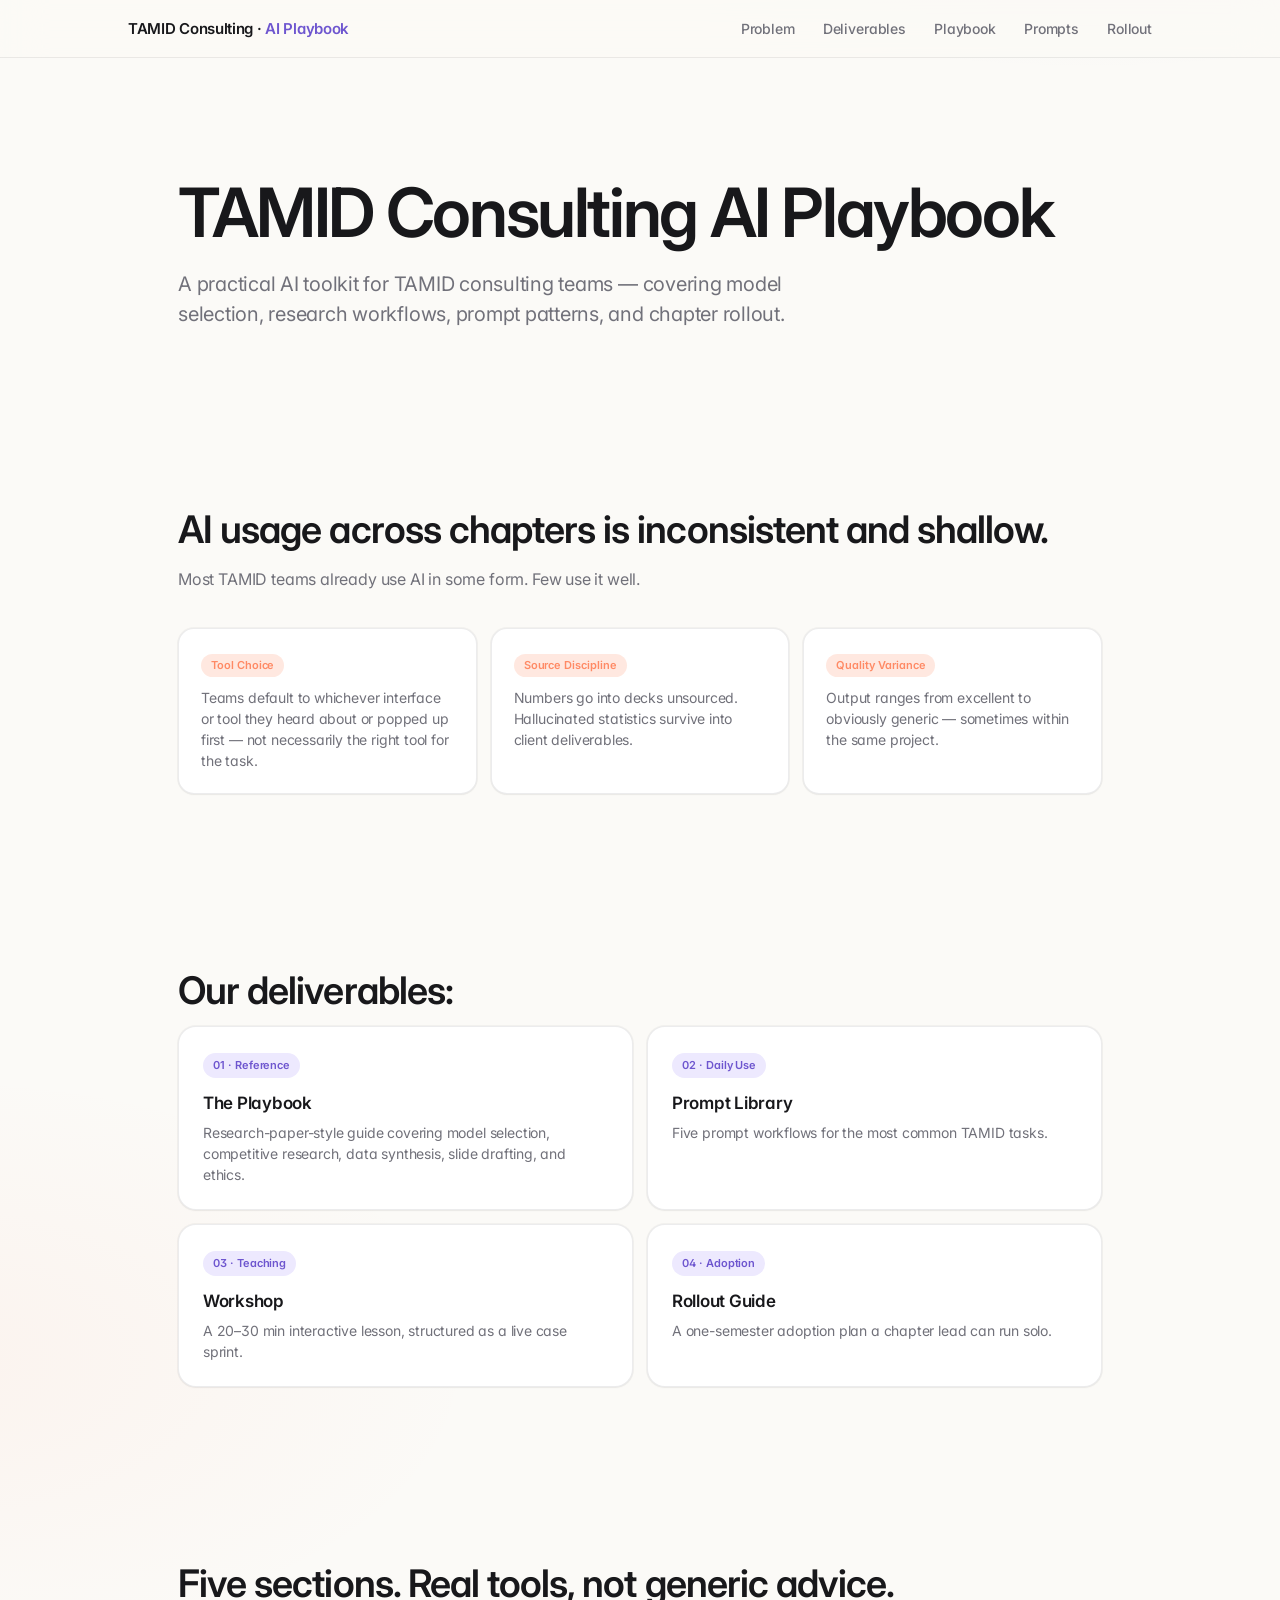
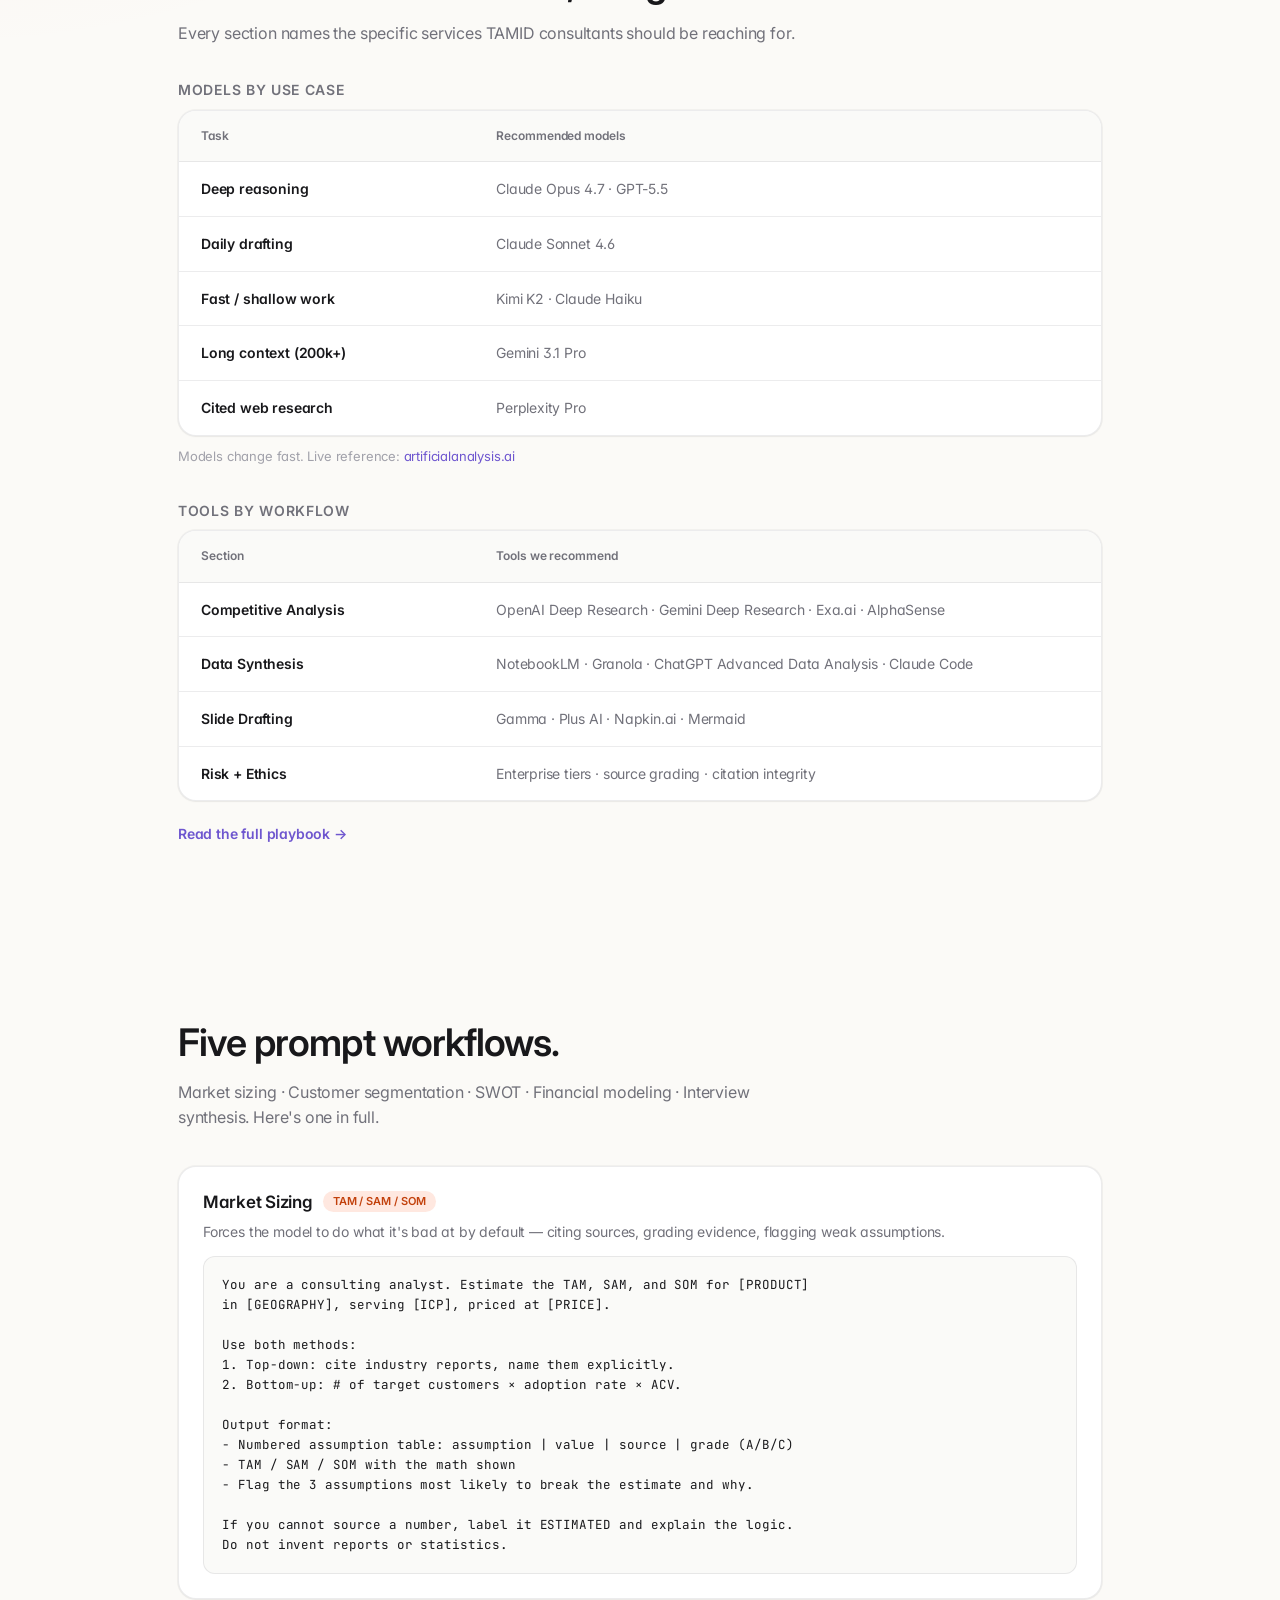
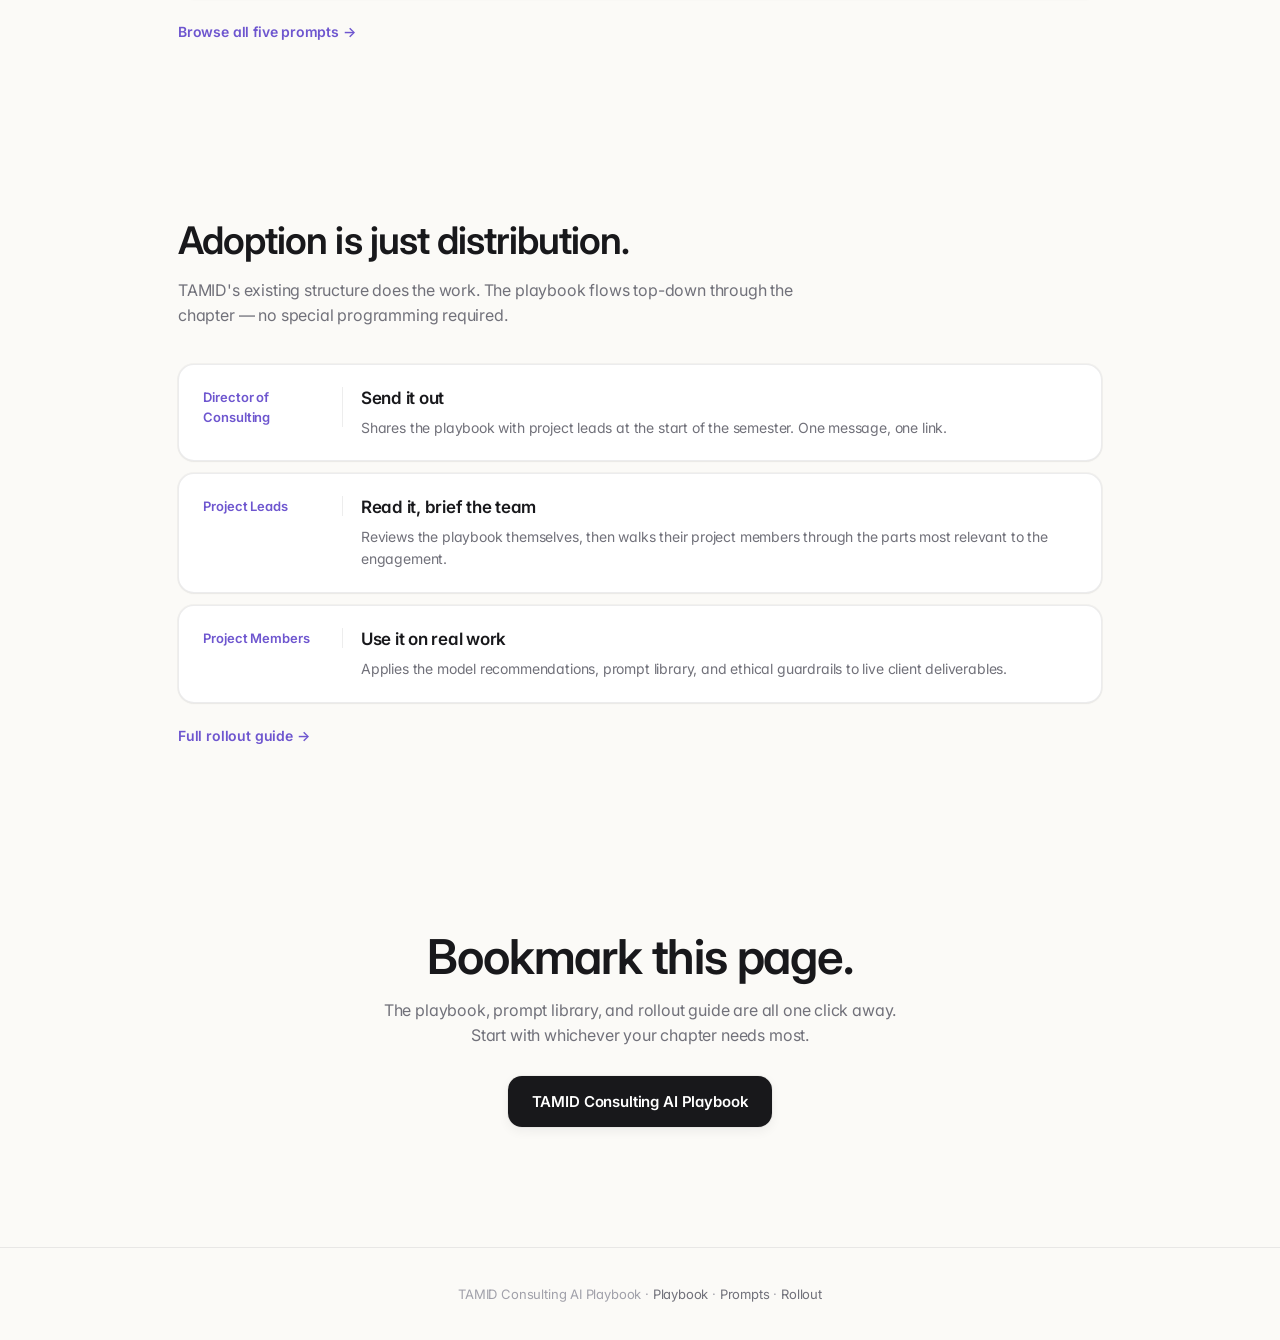
==== index.html @ dccecacd "feat: TAMID Consulting AI Playbook site Static multi-page site covering Track 1 deliverables: playbo" ====
<!doctype html>
<html lang="en">
<head>
<meta charset="utf-8" />
<meta name="viewport" content="width=device-width, initial-scale=1" />
<title>TAMID Consulting AI Playbook</title>
<meta name="description" content="A practical AI toolkit tailored for TAMID consulting teams." />
<link rel="stylesheet" href="styles.css" />
<link rel="preconnect" href="https://fonts.googleapis.com">
<link rel="preconnect" href="https://fonts.gstatic.com" crossorigin>
<link href="https://fonts.googleapis.com/css2?family=Inter:wght@400;500;600;700&family=JetBrains+Mono:wght@400;500&display=swap" rel="stylesheet">
<style>
  .slide-anchor { scroll-margin-top: 88px; }
  .tools-table {
    width: 100%; border-collapse: separate; border-spacing: 0;
    background: var(--card); border: 1px solid var(--border);
    border-radius: 18px; overflow: hidden;
    box-shadow: var(--shadow-sm);
    margin-top: 8px;
  }
  .tools-table th, .tools-table td {
    text-align: left; padding: 16px 22px;
    border-bottom: 1px solid var(--border);
    font-size: 14px; vertical-align: top;
  }
  .tools-table th {
    color: var(--ink-dim); font-weight: 600;
    background: #FAFAF8;
    font-size: 12px; letter-spacing: -0.005em;
  }
  .tools-table tr:last-child td { border-bottom: none; }
  .tools-table td:first-child { color: var(--ink); font-weight: 600; width: 32%; }
  .tools-table td:last-child { color: var(--ink-dim); }
  .deeper {
    display: inline-flex; align-items: center; gap: 4px;
    margin-top: 22px;
    color: var(--accent); font-size: 14px; font-weight: 600;
    transition: gap 0.15s ease;
  }
  .deeper:hover { opacity: 1; gap: 8px; }
  .problem-grid {
    display: grid; gap: 14px;
    grid-template-columns: repeat(auto-fit, minmax(240px, 1fr));
    margin-top: 22px;
  }
  .problem-card {
    background: var(--card); border: 1px solid var(--border);
    padding: 22px; border-radius: 16px;
    box-shadow: var(--shadow-sm);
  }
  .problem-card .lbl {
    display: inline-block;
    font-size: 11px; font-weight: 600; letter-spacing: -0.005em;
    color: var(--accent-2); background: var(--accent-2-soft);
    padding: 3px 10px; border-radius: 999px;
    margin-bottom: 10px;
  }
  .problem-card p { margin: 0; color: var(--ink-dim); font-size: 14px; line-height: 1.5; }

  .closing {
    text-align: center; padding: 96px 28px 120px;
    max-width: 720px; margin: 0 auto;
  }
  .closing h2 {
    font-size: clamp(32px, 4.4vw, 48px);
    color: var(--ink);
    margin-bottom: 14px;
  }
  .closing p { color: var(--ink-dim); max-width: 520px; margin: 0 auto; font-size: 16px; }
  .url-pill {
    display: inline-block; margin-top: 28px;
    padding: 14px 24px; border-radius: 14px;
    background: var(--ink); color: var(--bg-soft);
    font-weight: 600; font-size: 15px;
    letter-spacing: -0.01em;
    box-shadow: var(--shadow-md);
    transition: all 0.15s ease;
  }
  .url-pill:hover { opacity: 1; transform: translateY(-2px); box-shadow: var(--shadow-lg); }
</style>
</head>
<body>

<header class="nav">
  <div class="nav-inner">
    <div class="brand">TAMID Consulting · <span>AI Playbook</span></div>
    <ul>
      <li><a class="navlink" href="#problem">Problem</a></li>
      <li><a class="navlink" href="#deliverables">Deliverables</a></li>
      <li><a class="navlink" href="#playbook">Playbook</a></li>
      <li><a class="navlink" href="#prompts">Prompts</a></li>
      <li><a class="navlink" href="#rollout">Rollout</a></li>
    </ul>
  </div>
</header>

<!-- Title -->
<section class="hero slide-anchor" id="top">
  <h1>TAMID Consulting AI Playbook</h1>
  <p class="lede">A practical AI toolkit for TAMID consulting teams — covering model selection, research workflows, prompt patterns, and chapter rollout.</p>
</section>

<!-- The Problem -->
<section class="slide-anchor" id="problem">
  <h2>AI usage across chapters is inconsistent and shallow.</h2>
  <p class="section-sub">Most TAMID teams already use AI in some form. Few use it well.</p>

  <div class="problem-grid">
    <div class="problem-card">
      <div class="lbl">Tool Choice</div>
      <p>Teams default to whichever interface or tool they heard about or popped up first — not necessarily the right tool for the task.</p>
    </div>
    <div class="problem-card">
      <div class="lbl">Source Discipline</div>
      <p>Numbers go into decks unsourced. Hallucinated statistics survive into client deliverables.</p>
    </div>
    <div class="problem-card">
      <div class="lbl">Quality Variance</div>
      <p>Output ranges from excellent to obviously generic — sometimes within the same project.</p>
    </div>
  </div>
</section>

<!-- The Four Deliverables -->
<section class="slide-anchor" id="deliverables">
  <h2>Our deliverables:</h2>

  <div class="grid grid-2">
    <a class="card linkcard" href="playbook.html">
      <div class="tag">01 · Reference</div>
      <h3>The Playbook</h3>
      <p style="color:var(--ink-dim);margin:6px 0 0;">Research-paper-style guide covering model selection, competitive research, data synthesis, slide drafting, and ethics.</p>
    </a>
    <a class="card linkcard" href="prompts.html">
      <div class="tag">02 · Daily Use</div>
      <h3>Prompt Library</h3>
      <p style="color:var(--ink-dim);margin:6px 0 0;">Five prompt workflows for the most common TAMID tasks.</p>
    </a>
    <div class="card">
      <div class="tag">03 · Teaching</div>
      <h3>Workshop</h3>
      <p style="color:var(--ink-dim);margin:6px 0 0;">A 20–30 min interactive lesson, structured as a live case sprint.</p>
    </div>
    <a class="card linkcard" href="rollout.html">
      <div class="tag">04 · Adoption</div>
      <h3>Rollout Guide</h3>
      <p style="color:var(--ink-dim);margin:6px 0 0;">A one-semester adoption plan a chapter lead can run solo.</p>
    </a>
  </div>
</section>

<!-- Inside the Playbook -->
<section class="slide-anchor" id="playbook">
  <h2>Five sections. Real tools, not generic advice.</h2>
  <p class="section-sub">Every section names the specific services TAMID consultants should be reaching for.</p>

  <h3 style="margin-top:8px;margin-bottom:10px;font-size:14px;color:var(--ink-dim);text-transform:uppercase;letter-spacing:0.05em;">Models by use case</h3>
  <table class="tools-table">
    <thead>
      <tr><th>Task</th><th>Recommended models</th></tr>
    </thead>
    <tbody>
      <tr><td>Deep reasoning</td><td>Claude Opus 4.7 · GPT-5.5</td></tr>
      <tr><td>Daily drafting</td><td>Claude Sonnet 4.6</td></tr>
      <tr><td>Fast / shallow work</td><td>Kimi K2 · Claude Haiku</td></tr>
      <tr><td>Long context (200k+)</td><td>Gemini 3.1 Pro</td></tr>
      <tr><td>Cited web research</td><td>Perplexity Pro</td></tr>
    </tbody>
  </table>
  <p style="font-size:13px;color:var(--ink-faint);margin-top:10px;">
    Models change fast. Live reference: <a href="https://artificialanalysis.ai" target="_blank" rel="noopener">artificialanalysis.ai</a>
  </p>

  <h3 style="margin-top:36px;margin-bottom:10px;font-size:14px;color:var(--ink-dim);text-transform:uppercase;letter-spacing:0.05em;">Tools by workflow</h3>
  <table class="tools-table">
    <thead>
      <tr><th>Section</th><th>Tools we recommend</th></tr>
    </thead>
    <tbody>
      <tr><td>Competitive Analysis</td><td>OpenAI Deep Research · Gemini Deep Research · Exa.ai · AlphaSense</td></tr>
      <tr><td>Data Synthesis</td><td>NotebookLM · Granola · ChatGPT Advanced Data Analysis · Claude Code</td></tr>
      <tr><td>Slide Drafting</td><td>Gamma · Plus AI · Napkin.ai · Mermaid</td></tr>
      <tr><td>Risk + Ethics</td><td>Enterprise tiers · source grading · citation integrity</td></tr>
    </tbody>
  </table>

  <a class="deeper" href="playbook.html">Read the full playbook →</a>
</section>

<!-- The Prompt Library -->
<section class="slide-anchor" id="prompts">
  <h2>Five prompt workflows.</h2>
  <p class="section-sub">Market sizing · Customer segmentation · SWOT · Financial modeling · Interview synthesis. Here's one in full.</p>

  <div class="prompt">
    <h3>Market Sizing <span class="pill">TAM / SAM / SOM</span></h3>
    <p style="color:var(--ink-dim);margin:4px 0 0;">Forces the model to do what it's bad at by default — citing sources, grading evidence, flagging weak assumptions.</p>
<pre>You are a consulting analyst. Estimate the TAM, SAM, and SOM for [PRODUCT]
in [GEOGRAPHY], serving [ICP], priced at [PRICE].

Use both methods:
1. Top-down: cite industry reports, name them explicitly.
2. Bottom-up: # of target customers × adoption rate × ACV.

Output format:
- Numbered assumption table: assumption | value | source | grade (A/B/C)
- TAM / SAM / SOM with the math shown
- Flag the 3 assumptions most likely to break the estimate and why.

If you cannot source a number, label it ESTIMATED and explain the logic.
Do not invent reports or statistics.</pre>
  </div>

  <a class="deeper" href="prompts.html">Browse all five prompts →</a>
</section>

<!-- Rollout -->
<section class="slide-anchor" id="rollout">
  <h2>Adoption is just distribution.</h2>
  <p class="section-sub">TAMID's existing structure does the work. The playbook flows top-down through the chapter — no special programming required.</p>

  <div class="timeline">
    <div class="phase">
      <div class="wk">Director of Consulting</div>
      <div>
        <h3>Send it out</h3>
        <p style="color:var(--ink-dim);margin:0;">Shares the playbook with project leads at the start of the semester. One message, one link.</p>
      </div>
    </div>
    <div class="phase">
      <div class="wk">Project Leads</div>
      <div>
        <h3>Read it, brief the team</h3>
        <p style="color:var(--ink-dim);margin:0;">Reviews the playbook themselves, then walks their project members through the parts most relevant to the engagement.</p>
      </div>
    </div>
    <div class="phase">
      <div class="wk">Project Members</div>
      <div>
        <h3>Use it on real work</h3>
        <p style="color:var(--ink-dim);margin:0;">Applies the model recommendations, prompt library, and ethical guardrails to live client deliverables.</p>
      </div>
    </div>
  </div>

  <a class="deeper" href="rollout.html">Full rollout guide →</a>
</section>

<!-- Closing -->
<section class="closing slide-anchor">
  <h2>Bookmark this page.</h2>
  <p>The playbook, prompt library, and rollout guide are all one click away. Start with whichever your chapter needs most.</p>
  <a class="url-pill" href="#top">TAMID Consulting AI Playbook</a>
</section>

<footer>
  TAMID Consulting AI Playbook · <a href="playbook.html">Playbook</a> · <a href="prompts.html">Prompts</a> · <a href="rollout.html">Rollout</a>
</footer>

</body>
</html>
---- styles.css ----
:root {
  --bg: #FBFAF7;
  --bg-soft: #FFFFFF;
  --ink: #18181B;
  --ink-dim: #71717A;
  --ink-faint: #A1A1AA;
  --accent: #6E56CF;
  --accent-soft: #EDE9FE;
  --accent-2: #FF8A65;
  --accent-2-soft: #FFE8E0;
  --mint: #5EEAD4;
  --border: rgba(24, 24, 27, 0.08);
  --border-strong: rgba(24, 24, 27, 0.12);
  --card: #FFFFFF;
  --shadow-sm: 0 1px 2px rgba(24, 24, 27, 0.04), 0 0 0 1px rgba(24, 24, 27, 0.04);
  --shadow-md: 0 4px 12px rgba(24, 24, 27, 0.06), 0 0 0 1px rgba(24, 24, 27, 0.04);
  --shadow-lg: 0 16px 48px rgba(24, 24, 27, 0.08), 0 0 0 1px rgba(24, 24, 27, 0.04);
}

* { box-sizing: border-box; }
html, body { margin: 0; padding: 0; }
body {
  font-family: "Inter", -apple-system, BlinkMacSystemFont, "Segoe UI", Roboto, sans-serif;
  background: var(--bg);
  background-image:
    radial-gradient(1100px 500px at 85% -5%, rgba(110, 86, 207, 0.08), transparent 60%),
    radial-gradient(900px 480px at -5% 30%, rgba(255, 138, 101, 0.06), transparent 60%),
    radial-gradient(700px 400px at 50% 110%, rgba(94, 234, 212, 0.05), transparent 60%);
  color: var(--ink);
  line-height: 1.55;
  letter-spacing: -0.011em;
  -webkit-font-smoothing: antialiased;
  font-feature-settings: "ss01", "cv11";
}

a { color: var(--accent); text-decoration: none; transition: opacity 0.15s; }
a:hover { opacity: 0.75; text-decoration: none; }

/* Nav */
header.nav {
  position: sticky; top: 0; z-index: 10;
  backdrop-filter: blur(20px) saturate(180%);
  -webkit-backdrop-filter: blur(20px) saturate(180%);
  background: rgba(251, 250, 247, 0.78);
  border-bottom: 1px solid var(--border);
}
.nav-inner {
  max-width: 1080px; margin: 0 auto;
  padding: 16px 28px;
  display: flex; align-items: center; justify-content: space-between;
}
.brand {
  font-weight: 600; letter-spacing: -0.02em;
  font-size: 15px; color: var(--ink);
}
.brand span { color: var(--accent); }
.nav ul { display: flex; gap: 28px; list-style: none; padding: 0; margin: 0; }
.nav a.navlink {
  color: var(--ink-dim); font-size: 14px; font-weight: 500;
  letter-spacing: -0.01em;
}
.nav a.navlink:hover { color: var(--ink); opacity: 1; }

/* Sections */
section {
  max-width: 980px; margin: 0 auto;
  padding: 88px 28px;
}
.hero {
  padding-top: 120px;
  padding-bottom: 72px;
}

/* Eyebrow / pill labels */
.eyebrow, .slide-num {
  display: inline-block;
  font-size: 12px; font-weight: 600;
  letter-spacing: -0.005em;
  color: var(--accent);
  padding: 6px 12px;
  background: var(--accent-soft);
  border-radius: 999px;
  margin-bottom: 22px;
}

/* Headings */
h1 {
  font-size: clamp(40px, 6vw, 68px);
  line-height: 1.02;
  letter-spacing: -0.035em;
  font-weight: 600;
  margin: 0 0 22px;
  color: var(--ink);
}
h2 {
  font-size: clamp(26px, 3.4vw, 38px);
  line-height: 1.1;
  letter-spacing: -0.025em;
  font-weight: 600;
  margin: 0 0 14px;
  color: var(--ink);
}
h3 {
  font-size: 17px;
  line-height: 1.3;
  letter-spacing: -0.015em;
  font-weight: 600;
  margin: 0 0 8px;
  color: var(--ink);
}

.lede {
  font-size: clamp(17px, 1.6vw, 20px);
  color: var(--ink-dim);
  max-width: 640px;
  line-height: 1.5;
  letter-spacing: -0.012em;
}
.section-sub {
  color: var(--ink-dim);
  margin-bottom: 36px;
  max-width: 640px;
  font-size: 16px;
}

/* Buttons */
.cta-row { margin-top: 32px; display: flex; gap: 10px; flex-wrap: wrap; }
.btn {
  display: inline-flex; align-items: center; gap: 6px;
  padding: 11px 18px;
  border-radius: 12px;
  font-weight: 500; font-size: 14px;
  letter-spacing: -0.005em;
  border: 1px solid var(--border);
  background: var(--card);
  color: var(--ink);
  cursor: pointer;
  transition: all 0.15s ease;
  box-shadow: var(--shadow-sm);
}
.btn:hover {
  opacity: 1;
  transform: translateY(-1px);
  box-shadow: var(--shadow-md);
}
.btn.primary {
  background: var(--ink);
  border-color: var(--ink);
  color: var(--bg-soft);
}
.btn.primary:hover { background: #2A2A2E; }

/* Cards */
.grid {
  display: grid; gap: 14px;
  grid-template-columns: repeat(auto-fit, minmax(240px, 1fr));
}
.grid.grid-2 {
  grid-template-columns: repeat(2, 1fr);
}
@media (max-width: 640px) {
  .grid.grid-2 { grid-template-columns: 1fr; }
}
.card {
  background: var(--card);
  border: 1px solid var(--border);
  padding: 24px;
  border-radius: 18px;
  transition: all 0.2s ease;
  display: block;
  color: inherit;
  box-shadow: var(--shadow-sm);
}
.card:hover {
  opacity: 1;
  transform: translateY(-2px);
  box-shadow: var(--shadow-md);
  border-color: var(--border-strong);
}
.card.linkcard { cursor: pointer; position: relative; }
.card.linkcard::after {
  content: "→";
  position: absolute; top: 22px; right: 22px;
  color: var(--accent); font-size: 16px;
  opacity: 0; transition: all 0.2s ease;
}
.card.linkcard:hover::after { transform: translateX(4px); opacity: 1; }
.card .tag {
  display: inline-block;
  font-size: 11px; font-weight: 600;
  letter-spacing: -0.005em;
  color: var(--accent);
  background: var(--accent-soft);
  padding: 4px 10px;
  border-radius: 999px;
  margin-bottom: 14px;
}
.card p { color: var(--ink-dim); font-size: 14px; margin: 6px 0 0; line-height: 1.5; }
.card ul { padding-left: 18px; margin: 10px 0 0; color: var(--ink-dim); font-size: 14px; }
.card li { margin: 4px 0; }

/* Callout */
.callout {
  background: var(--card);
  border: 1px solid var(--border);
  padding: 32px;
  border-radius: 20px;
  box-shadow: var(--shadow-sm);
}
.callout h2 { margin-bottom: 12px; }
.callout p, .callout li { color: var(--ink-dim); font-size: 15px; }

/* Timeline */
.timeline { display: grid; gap: 12px; }
.phase {
  display: grid;
  grid-template-columns: 140px 1fr;
  gap: 18px;
  padding: 22px 24px;
  border: 1px solid var(--border);
  border-radius: 16px;
  background: var(--card);
  box-shadow: var(--shadow-sm);
}
.phase .wk {
  font-weight: 600; color: var(--accent);
  font-size: 13px; letter-spacing: -0.005em;
  border-right: 1px solid var(--border);
  padding-right: 14px;
  align-self: start;
}
.phase h3 { margin-top: 0; }
.phase p { color: var(--ink-dim); font-size: 14px; margin: 4px 0 0; }

/* Prompts */
.prompts { display: grid; gap: 14px; }
.prompt {
  border: 1px solid var(--border);
  border-radius: 18px;
  background: var(--card);
  padding: 24px;
  box-shadow: var(--shadow-sm);
}
.prompt h3 { display: flex; align-items: center; gap: 10px; flex-wrap: wrap; }
.prompt p { color: var(--ink-dim); font-size: 14px; }
.pill {
  font-size: 11px; font-weight: 600;
  padding: 3px 10px; border-radius: 999px;
  background: var(--accent-2-soft); color: #C2410C;
  letter-spacing: -0.005em;
}

pre {
  background: #FAFAF8;
  border: 1px solid var(--border);
  padding: 18px;
  border-radius: 12px;
  overflow-x: auto;
  color: #18181B;
  font-family: "JetBrains Mono", "SF Mono", Menlo, Consolas, monospace;
  font-size: 12.5px;
  line-height: 1.6;
  margin: 14px 0 0;
  white-space: pre-wrap;
  letter-spacing: -0.005em;
}

/* Back link */
.back-link {
  display: inline-flex; align-items: center; gap: 6px;
  color: var(--ink-dim); font-size: 14px;
  margin-bottom: 28px; font-weight: 500;
}
.back-link:hover { color: var(--ink); opacity: 1; }

/* Chapters (playbook) */
.chapter {
  border-left: 2px solid var(--accent-soft);
  padding: 8px 0 8px 22px;
  margin: 22px 0;
}
.chapter h3 { margin-top: 0; }
.chapter p { color: var(--ink-dim); margin: 8px 0 0; font-size: 15px; }
.chapter ul, .chapter ol { color: var(--ink-dim); font-size: 15px; }

/* Footer */
footer {
  border-top: 1px solid var(--border);
  color: var(--ink-faint); font-size: 13px;
  padding: 36px 28px; text-align: center;
}
footer a { color: var(--ink-dim); }

@media (max-width: 640px) {
  .nav ul { display: none; }
  .phase { grid-template-columns: 1fr; }
  .phase .wk { border: none; padding: 0; padding-bottom: 6px; }
  section { padding: 64px 24px; }
  .hero { padding-top: 88px; padding-bottom: 56px; }
}
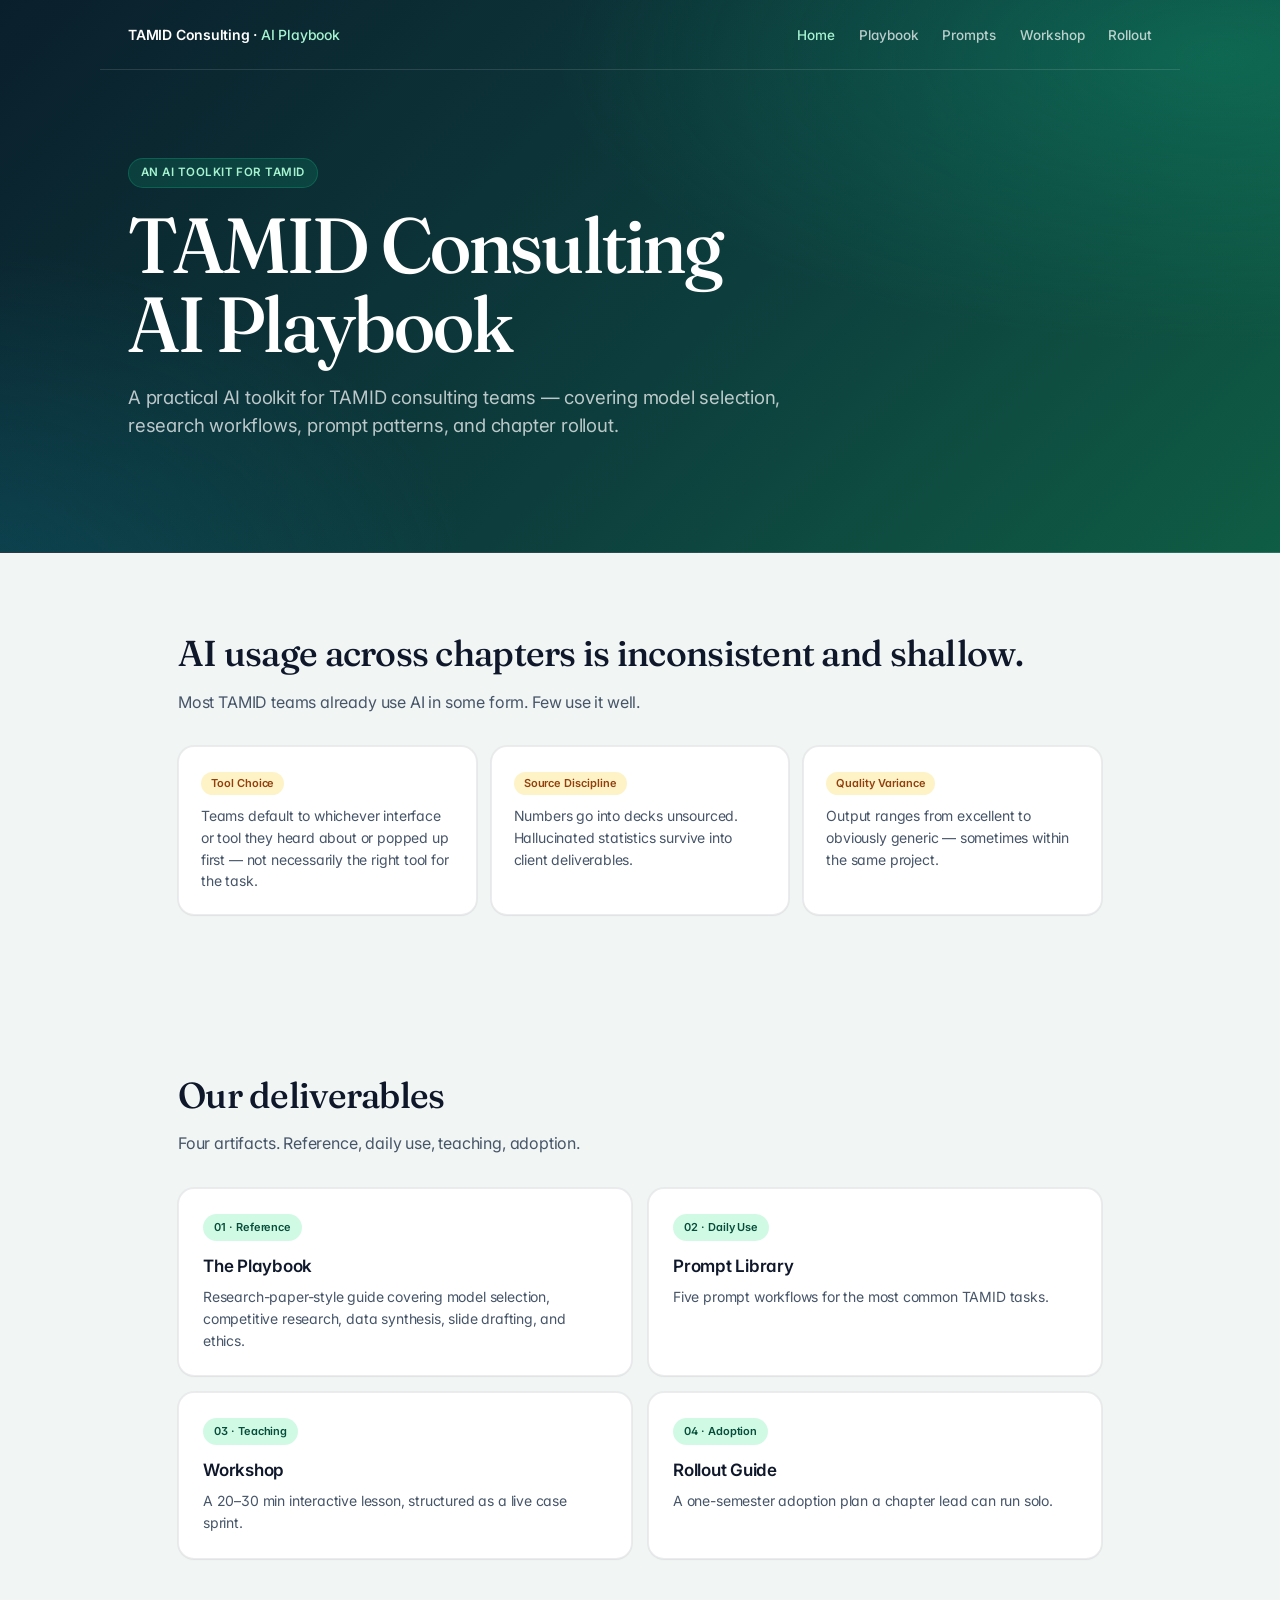
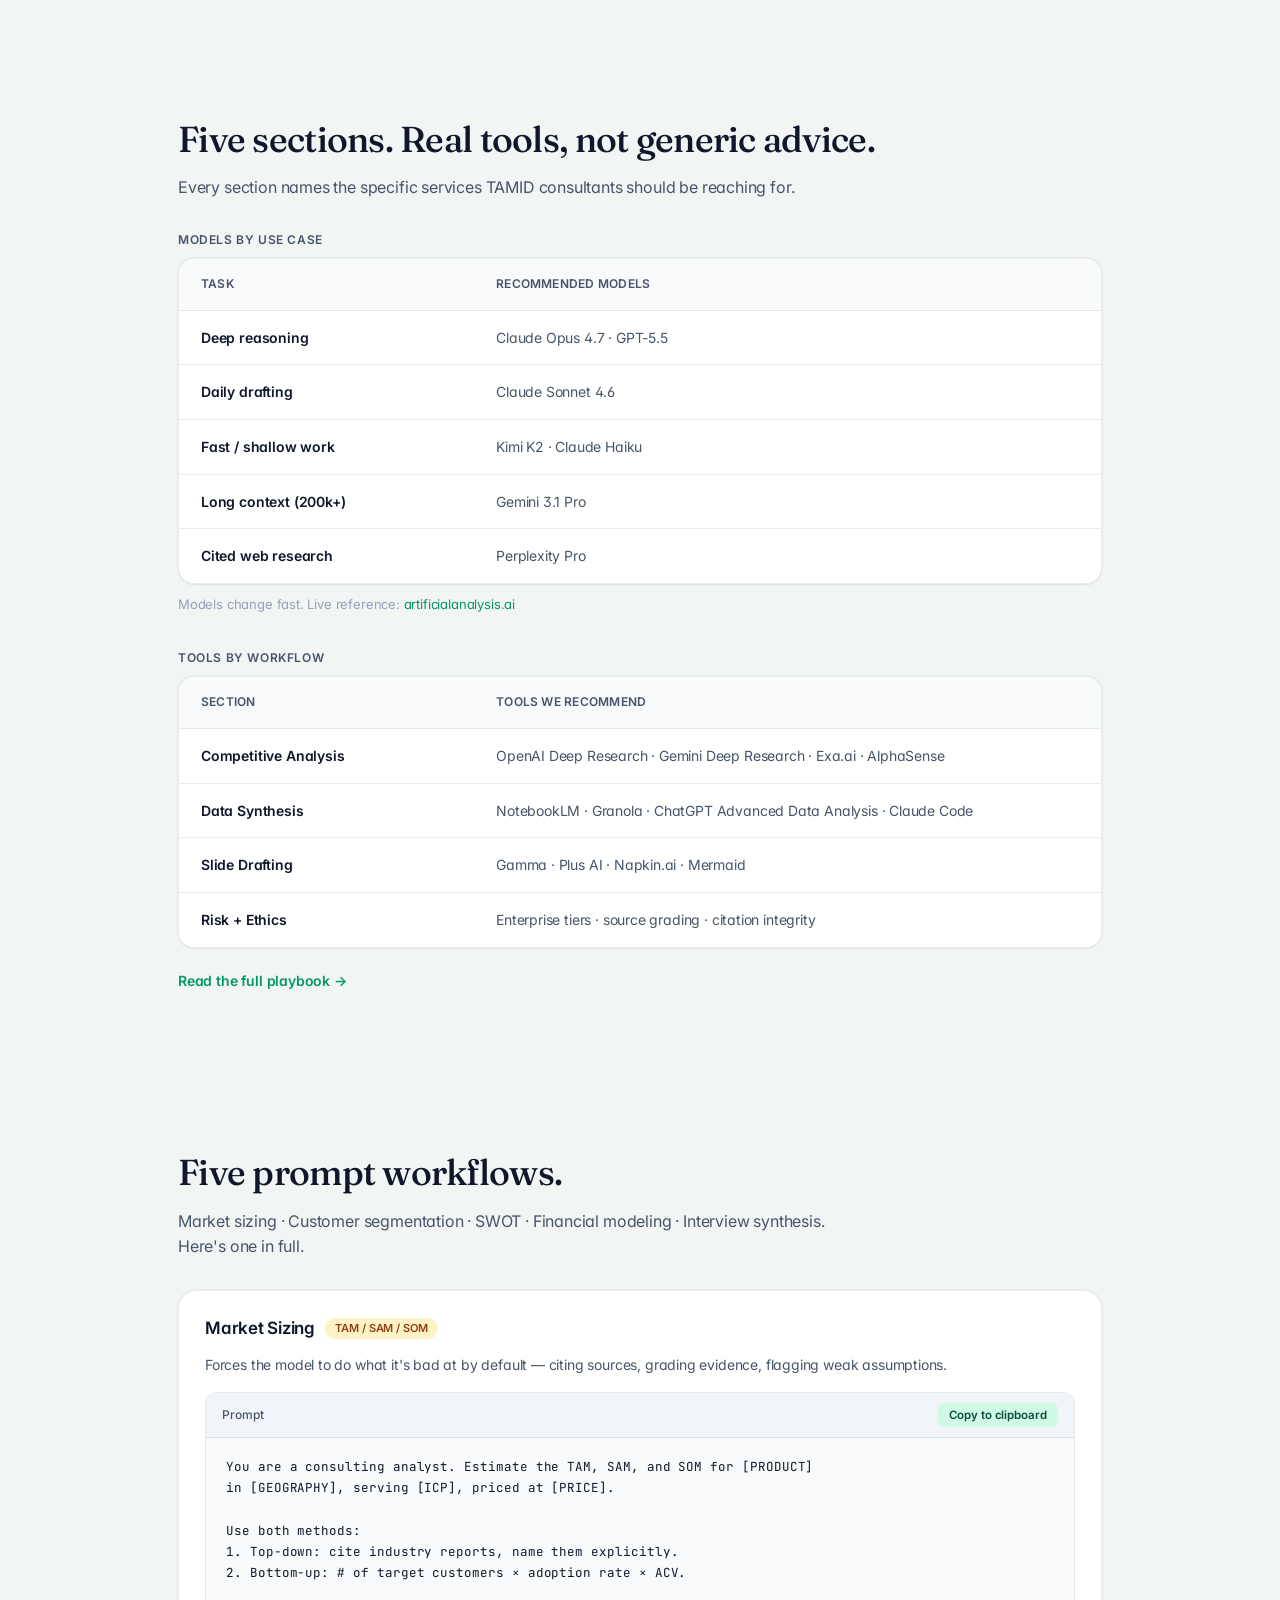
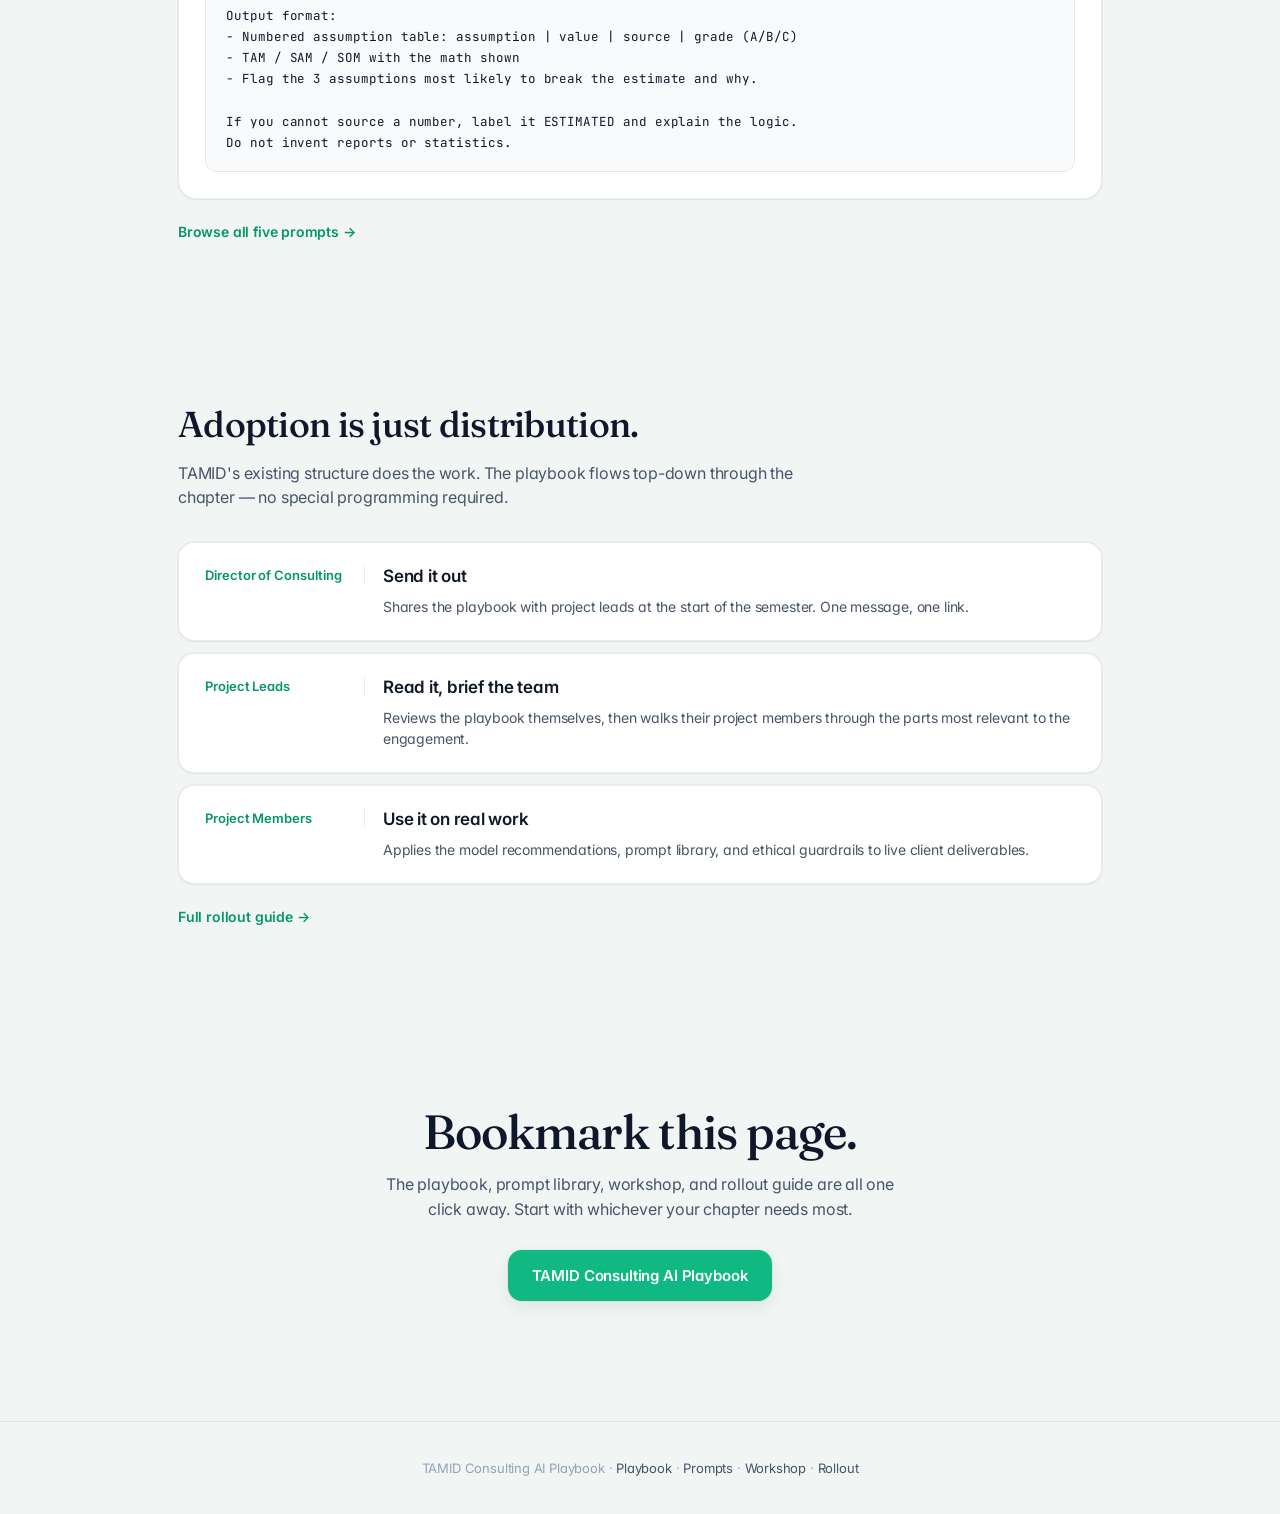
==== commit a602f045: "feat: emerald-on-navy redesign across all pages Rethemes the entire static site to match the new des" ====
--- a/index.html
+++ b/index.html
@@ -5,102 +5,31 @@
 <meta name="viewport" content="width=device-width, initial-scale=1" />
 <title>TAMID Consulting AI Playbook</title>
 <meta name="description" content="A practical AI toolkit tailored for TAMID consulting teams." />
-<link rel="stylesheet" href="styles.css" />
 <link rel="preconnect" href="https://fonts.googleapis.com">
 <link rel="preconnect" href="https://fonts.gstatic.com" crossorigin>
-<link href="https://fonts.googleapis.com/css2?family=Inter:wght@400;500;600;700&family=JetBrains+Mono:wght@400;500&display=swap" rel="stylesheet">
-<style>
-  .slide-anchor { scroll-margin-top: 88px; }
-  .tools-table {
-    width: 100%; border-collapse: separate; border-spacing: 0;
-    background: var(--card); border: 1px solid var(--border);
-    border-radius: 18px; overflow: hidden;
-    box-shadow: var(--shadow-sm);
-    margin-top: 8px;
-  }
-  .tools-table th, .tools-table td {
-    text-align: left; padding: 16px 22px;
-    border-bottom: 1px solid var(--border);
-    font-size: 14px; vertical-align: top;
-  }
-  .tools-table th {
-    color: var(--ink-dim); font-weight: 600;
-    background: #FAFAF8;
-    font-size: 12px; letter-spacing: -0.005em;
-  }
-  .tools-table tr:last-child td { border-bottom: none; }
-  .tools-table td:first-child { color: var(--ink); font-weight: 600; width: 32%; }
-  .tools-table td:last-child { color: var(--ink-dim); }
-  .deeper {
-    display: inline-flex; align-items: center; gap: 4px;
-    margin-top: 22px;
-    color: var(--accent); font-size: 14px; font-weight: 600;
-    transition: gap 0.15s ease;
-  }
-  .deeper:hover { opacity: 1; gap: 8px; }
-  .problem-grid {
-    display: grid; gap: 14px;
-    grid-template-columns: repeat(auto-fit, minmax(240px, 1fr));
-    margin-top: 22px;
-  }
-  .problem-card {
-    background: var(--card); border: 1px solid var(--border);
-    padding: 22px; border-radius: 16px;
-    box-shadow: var(--shadow-sm);
-  }
-  .problem-card .lbl {
-    display: inline-block;
-    font-size: 11px; font-weight: 600; letter-spacing: -0.005em;
-    color: var(--accent-2); background: var(--accent-2-soft);
-    padding: 3px 10px; border-radius: 999px;
-    margin-bottom: 10px;
-  }
-  .problem-card p { margin: 0; color: var(--ink-dim); font-size: 14px; line-height: 1.5; }
-
-  .closing {
-    text-align: center; padding: 96px 28px 120px;
-    max-width: 720px; margin: 0 auto;
-  }
-  .closing h2 {
-    font-size: clamp(32px, 4.4vw, 48px);
-    color: var(--ink);
-    margin-bottom: 14px;
-  }
-  .closing p { color: var(--ink-dim); max-width: 520px; margin: 0 auto; font-size: 16px; }
-  .url-pill {
-    display: inline-block; margin-top: 28px;
-    padding: 14px 24px; border-radius: 14px;
-    background: var(--ink); color: var(--bg-soft);
-    font-weight: 600; font-size: 15px;
-    letter-spacing: -0.01em;
-    box-shadow: var(--shadow-md);
-    transition: all 0.15s ease;
-  }
-  .url-pill:hover { opacity: 1; transform: translateY(-2px); box-shadow: var(--shadow-lg); }
-</style>
+<link href="https://fonts.googleapis.com/css2?family=Inter:wght@400;500;600;700&family=Fraunces:opsz,wght@9..144,400;9..144,500;9..144,600&family=JetBrains+Mono:wght@400;500&display=swap" rel="stylesheet">
+<link rel="stylesheet" href="styles.css" />
 </head>
 <body>
 
-<header class="nav">
-  <div class="nav-inner">
-    <div class="brand">TAMID Consulting · <span>AI Playbook</span></div>
-    <ul>
-      <li><a class="navlink" href="#problem">Problem</a></li>
-      <li><a class="navlink" href="#deliverables">Deliverables</a></li>
-      <li><a class="navlink" href="#playbook">Playbook</a></li>
-      <li><a class="navlink" href="#prompts">Prompts</a></li>
-      <li><a class="navlink" href="#rollout">Rollout</a></li>
+<header class="hero-header">
+  <div class="hero-nav">
+    <a href="index.html" class="brand">TAMID Consulting · <span>AI Playbook</span></a>
+    <ul class="nav-links">
+      <li><a href="index.html" class="active">Home</a></li>
+      <li><a href="playbook.html">Playbook</a></li>
+      <li><a href="prompts.html">Prompts</a></li>
+      <li><a href="workshop.html">Workshop</a></li>
+      <li><a href="rollout.html">Rollout</a></li>
     </ul>
   </div>
+  <div class="hero-content hero-content-lg" id="top">
+    <span class="eyebrow">An AI Toolkit for TAMID</span>
+    <h1>TAMID Consulting<br/>AI Playbook</h1>
+    <p class="lede">A practical AI toolkit for TAMID consulting teams — covering model selection, research workflows, prompt patterns, and chapter rollout.</p>
+  </div>
 </header>
 
-<!-- Title -->
-<section class="hero slide-anchor" id="top">
-  <h1>TAMID Consulting AI Playbook</h1>
-  <p class="lede">A practical AI toolkit for TAMID consulting teams — covering model selection, research workflows, prompt patterns, and chapter rollout.</p>
-</section>
-
-<!-- The Problem -->
 <section class="slide-anchor" id="problem">
   <h2>AI usage across chapters is inconsistent and shallow.</h2>
   <p class="section-sub">Most TAMID teams already use AI in some form. Few use it well.</p>
@@ -121,40 +50,39 @@
   </div>
 </section>
 
-<!-- The Four Deliverables -->
 <section class="slide-anchor" id="deliverables">
-  <h2>Our deliverables:</h2>
+  <h2>Our deliverables</h2>
+  <p class="section-sub">Four artifacts. Reference, daily use, teaching, adoption.</p>
 
   <div class="grid grid-2">
     <a class="card linkcard" href="playbook.html">
-      <div class="tag">01 · Reference</div>
+      <span class="tag">01 · Reference</span>
       <h3>The Playbook</h3>
-      <p style="color:var(--ink-dim);margin:6px 0 0;">Research-paper-style guide covering model selection, competitive research, data synthesis, slide drafting, and ethics.</p>
+      <p>Research-paper-style guide covering model selection, competitive research, data synthesis, slide drafting, and ethics.</p>
     </a>
     <a class="card linkcard" href="prompts.html">
-      <div class="tag">02 · Daily Use</div>
+      <span class="tag">02 · Daily Use</span>
       <h3>Prompt Library</h3>
-      <p style="color:var(--ink-dim);margin:6px 0 0;">Five prompt workflows for the most common TAMID tasks.</p>
-    </a>
-    <div class="card">
-      <div class="tag">03 · Teaching</div>
+      <p>Five prompt workflows for the most common TAMID tasks.</p>
+    </a>
+    <a class="card linkcard" href="workshop.html">
+      <span class="tag">03 · Teaching</span>
       <h3>Workshop</h3>
-      <p style="color:var(--ink-dim);margin:6px 0 0;">A 20–30 min interactive lesson, structured as a live case sprint.</p>
-    </div>
+      <p>A 20–30 min interactive lesson, structured as a live case sprint.</p>
+    </a>
     <a class="card linkcard" href="rollout.html">
-      <div class="tag">04 · Adoption</div>
+      <span class="tag">04 · Adoption</span>
       <h3>Rollout Guide</h3>
-      <p style="color:var(--ink-dim);margin:6px 0 0;">A one-semester adoption plan a chapter lead can run solo.</p>
-    </a>
-  </div>
-</section>
-
-<!-- Inside the Playbook -->
+      <p>A one-semester adoption plan a chapter lead can run solo.</p>
+    </a>
+  </div>
+</section>
+
 <section class="slide-anchor" id="playbook">
   <h2>Five sections. Real tools, not generic advice.</h2>
   <p class="section-sub">Every section names the specific services TAMID consultants should be reaching for.</p>
 
-  <h3 style="margin-top:8px;margin-bottom:10px;font-size:14px;color:var(--ink-dim);text-transform:uppercase;letter-spacing:0.05em;">Models by use case</h3>
+  <h3 style="margin-top:8px;margin-bottom:10px;font-size:12px;color:var(--ink-dim);text-transform:uppercase;letter-spacing:0.05em;">Models by use case</h3>
   <table class="tools-table">
     <thead>
       <tr><th>Task</th><th>Recommended models</th></tr>
@@ -171,7 +99,7 @@
     Models change fast. Live reference: <a href="https://artificialanalysis.ai" target="_blank" rel="noopener">artificialanalysis.ai</a>
   </p>
 
-  <h3 style="margin-top:36px;margin-bottom:10px;font-size:14px;color:var(--ink-dim);text-transform:uppercase;letter-spacing:0.05em;">Tools by workflow</h3>
+  <h3 style="margin-top:36px;margin-bottom:10px;font-size:12px;color:var(--ink-dim);text-transform:uppercase;letter-spacing:0.05em;">Tools by workflow</h3>
   <table class="tools-table">
     <thead>
       <tr><th>Section</th><th>Tools we recommend</th></tr>
@@ -187,14 +115,18 @@
   <a class="deeper" href="playbook.html">Read the full playbook →</a>
 </section>
 
-<!-- The Prompt Library -->
 <section class="slide-anchor" id="prompts">
   <h2>Five prompt workflows.</h2>
   <p class="section-sub">Market sizing · Customer segmentation · SWOT · Financial modeling · Interview synthesis. Here's one in full.</p>
 
   <div class="prompt">
     <h3>Market Sizing <span class="pill">TAM / SAM / SOM</span></h3>
-    <p style="color:var(--ink-dim);margin:4px 0 0;">Forces the model to do what it's bad at by default — citing sources, grading evidence, flagging weak assumptions.</p>
+    <p>Forces the model to do what it's bad at by default — citing sources, grading evidence, flagging weak assumptions.</p>
+    <div class="code-block">
+      <div class="code-block-head">
+        <span>Prompt</span>
+        <button type="button" class="copy-btn" aria-label="Copy to clipboard">Copy to clipboard</button>
+      </div>
 <pre>You are a consulting analyst. Estimate the TAM, SAM, and SOM for [PRODUCT]
 in [GEOGRAPHY], serving [ICP], priced at [PRICE].
 
@@ -209,12 +141,12 @@
 
 If you cannot source a number, label it ESTIMATED and explain the logic.
 Do not invent reports or statistics.</pre>
+    </div>
   </div>
 
   <a class="deeper" href="prompts.html">Browse all five prompts →</a>
 </section>
 
-<!-- Rollout -->
 <section class="slide-anchor" id="rollout">
   <h2>Adoption is just distribution.</h2>
   <p class="section-sub">TAMID's existing structure does the work. The playbook flows top-down through the chapter — no special programming required.</p>
@@ -224,21 +156,21 @@
       <div class="wk">Director of Consulting</div>
       <div>
         <h3>Send it out</h3>
-        <p style="color:var(--ink-dim);margin:0;">Shares the playbook with project leads at the start of the semester. One message, one link.</p>
+        <p>Shares the playbook with project leads at the start of the semester. One message, one link.</p>
       </div>
     </div>
     <div class="phase">
       <div class="wk">Project Leads</div>
       <div>
         <h3>Read it, brief the team</h3>
-        <p style="color:var(--ink-dim);margin:0;">Reviews the playbook themselves, then walks their project members through the parts most relevant to the engagement.</p>
+        <p>Reviews the playbook themselves, then walks their project members through the parts most relevant to the engagement.</p>
       </div>
     </div>
     <div class="phase">
       <div class="wk">Project Members</div>
       <div>
         <h3>Use it on real work</h3>
-        <p style="color:var(--ink-dim);margin:0;">Applies the model recommendations, prompt library, and ethical guardrails to live client deliverables.</p>
+        <p>Applies the model recommendations, prompt library, and ethical guardrails to live client deliverables.</p>
       </div>
     </div>
   </div>
@@ -246,16 +178,35 @@
   <a class="deeper" href="rollout.html">Full rollout guide →</a>
 </section>
 
-<!-- Closing -->
 <section class="closing slide-anchor">
   <h2>Bookmark this page.</h2>
-  <p>The playbook, prompt library, and rollout guide are all one click away. Start with whichever your chapter needs most.</p>
+  <p>The playbook, prompt library, workshop, and rollout guide are all one click away. Start with whichever your chapter needs most.</p>
   <a class="url-pill" href="#top">TAMID Consulting AI Playbook</a>
 </section>
 
 <footer>
-  TAMID Consulting AI Playbook · <a href="playbook.html">Playbook</a> · <a href="prompts.html">Prompts</a> · <a href="rollout.html">Rollout</a>
+  TAMID Consulting AI Playbook · <a href="playbook.html">Playbook</a> · <a href="prompts.html">Prompts</a> · <a href="workshop.html">Workshop</a> · <a href="rollout.html">Rollout</a>
 </footer>
+
+<script>
+  document.querySelectorAll('.copy-btn').forEach(function (btn) {
+    btn.addEventListener('click', function () {
+      var block = btn.closest('.code-block');
+      if (!block) return;
+      var pre = block.querySelector('pre');
+      if (!pre) return;
+      navigator.clipboard.writeText(pre.textContent).then(function () {
+        var original = btn.textContent;
+        btn.textContent = 'Copied';
+        btn.classList.add('copied');
+        setTimeout(function () {
+          btn.textContent = original;
+          btn.classList.remove('copied');
+        }, 1500);
+      });
+    });
+  });
+</script>
 
 </body>
 </html>
--- a/styles.css
+++ b/styles.css
@@ -1,31 +1,53 @@
 :root {
-  --bg: #FBFAF7;
-  --bg-soft: #FFFFFF;
-  --ink: #18181B;
-  --ink-dim: #71717A;
-  --ink-faint: #A1A1AA;
-  --accent: #6E56CF;
-  --accent-soft: #EDE9FE;
-  --accent-2: #FF8A65;
-  --accent-2-soft: #FFE8E0;
-  --mint: #5EEAD4;
-  --border: rgba(24, 24, 27, 0.08);
-  --border-strong: rgba(24, 24, 27, 0.12);
-  --card: #FFFFFF;
-  --shadow-sm: 0 1px 2px rgba(24, 24, 27, 0.04), 0 0 0 1px rgba(24, 24, 27, 0.04);
-  --shadow-md: 0 4px 12px rgba(24, 24, 27, 0.06), 0 0 0 1px rgba(24, 24, 27, 0.04);
-  --shadow-lg: 0 16px 48px rgba(24, 24, 27, 0.08), 0 0 0 1px rgba(24, 24, 27, 0.04);
+  /* Surface */
+  --bg: #f1f5f4;
+  --bg-soft: #ffffff;
+  --card: #ffffff;
+
+  /* Ink */
+  --ink: #0f172a;
+  --ink-dim: #475569;
+  --ink-faint: #94a3b8;
+
+  /* Hero (dark band) */
+  --hero-from: #0a1f2c;
+  --hero-via:  #0d3d3d;
+  --hero-to:   #0f5d44;
+  --hero-ink: #ffffff;
+  --hero-ink-dim: rgba(255, 255, 255, 0.72);
+  --hero-ink-faint: rgba(255, 255, 255, 0.5);
+  --hero-border: rgba(255, 255, 255, 0.12);
+
+  /* Accent (emerald) */
+  --accent: #10b981;
+  --accent-strong: #059669;
+  --accent-soft: #d1fae5;
+  --accent-soft-2: #a7f3d0;
+  --accent-ink: #064e3b;
+
+  /* Secondary (warm) */
+  --accent-2: #d97706;
+  --accent-2-soft: #fef3c7;
+  --accent-2-ink: #92400e;
+
+  /* Borders / shadow */
+  --border: rgba(15, 23, 42, 0.08);
+  --border-strong: rgba(15, 23, 42, 0.14);
+  --shadow-sm: 0 1px 2px rgba(15, 23, 42, 0.04), 0 0 0 1px rgba(15, 23, 42, 0.04);
+  --shadow-md: 0 6px 18px rgba(15, 23, 42, 0.08), 0 0 0 1px rgba(15, 23, 42, 0.04);
+  --shadow-lg: 0 18px 48px rgba(15, 23, 42, 0.10), 0 0 0 1px rgba(15, 23, 42, 0.04);
+
+  /* Type */
+  --font-sans: "Inter", -apple-system, BlinkMacSystemFont, "Segoe UI", Roboto, sans-serif;
+  --font-display: "Fraunces", "Source Serif 4", Georgia, serif;
+  --font-mono: "JetBrains Mono", "SF Mono", Menlo, Consolas, monospace;
 }
 
 * { box-sizing: border-box; }
 html, body { margin: 0; padding: 0; }
 body {
-  font-family: "Inter", -apple-system, BlinkMacSystemFont, "Segoe UI", Roboto, sans-serif;
+  font-family: var(--font-sans);
   background: var(--bg);
-  background-image:
-    radial-gradient(1100px 500px at 85% -5%, rgba(110, 86, 207, 0.08), transparent 60%),
-    radial-gradient(900px 480px at -5% 30%, rgba(255, 138, 101, 0.06), transparent 60%),
-    radial-gradient(700px 400px at 50% 110%, rgba(94, 234, 212, 0.05), transparent 60%);
   color: var(--ink);
   line-height: 1.55;
   letter-spacing: -0.011em;
@@ -33,139 +55,190 @@
   font-feature-settings: "ss01", "cv11";
 }
 
-a { color: var(--accent); text-decoration: none; transition: opacity 0.15s; }
-a:hover { opacity: 0.75; text-decoration: none; }
-
-/* Nav */
-header.nav {
-  position: sticky; top: 0; z-index: 10;
-  backdrop-filter: blur(20px) saturate(180%);
-  -webkit-backdrop-filter: blur(20px) saturate(180%);
-  background: rgba(251, 250, 247, 0.78);
-  border-bottom: 1px solid var(--border);
-}
-.nav-inner {
+a { color: var(--accent-strong); text-decoration: none; transition: opacity 0.15s; }
+a:hover { opacity: 0.78; }
+
+/* ====================================================================
+   HERO HEADER (full-bleed dark gradient band)
+   ==================================================================== */
+.hero-header {
+  position: relative;
+  background:
+    radial-gradient(1100px 480px at 95% 10%, rgba(16, 185, 129, 0.28), transparent 60%),
+    radial-gradient(900px 600px at -5% 110%, rgba(14, 116, 144, 0.32), transparent 60%),
+    linear-gradient(135deg, var(--hero-from) 0%, var(--hero-via) 55%, var(--hero-to) 100%);
+  color: var(--hero-ink);
+  border-bottom: 1px solid var(--hero-border);
+}
+
+.hero-nav {
   max-width: 1080px; margin: 0 auto;
-  padding: 16px 28px;
+  padding: 22px 28px;
   display: flex; align-items: center; justify-content: space-between;
-}
+  gap: 24px;
+  border-bottom: 1px solid var(--hero-border);
+}
+
 .brand {
-  font-weight: 600; letter-spacing: -0.02em;
-  font-size: 15px; color: var(--ink);
-}
-.brand span { color: var(--accent); }
-.nav ul { display: flex; gap: 28px; list-style: none; padding: 0; margin: 0; }
-.nav a.navlink {
-  color: var(--ink-dim); font-size: 14px; font-weight: 500;
-  letter-spacing: -0.01em;
-}
-.nav a.navlink:hover { color: var(--ink); opacity: 1; }
-
-/* Sections */
+  font-family: var(--font-sans);
+  font-weight: 600; letter-spacing: -0.015em;
+  font-size: 14px; color: var(--hero-ink);
+}
+.brand span {
+  color: var(--accent-soft-2);
+  font-weight: 500;
+}
+
+.nav-links {
+  display: flex; gap: 24px; list-style: none; padding: 0; margin: 0;
+}
+.nav-links a {
+  color: var(--hero-ink-dim);
+  font-size: 13.5px; font-weight: 500;
+  letter-spacing: -0.005em;
+  transition: color 0.15s ease;
+}
+.nav-links a:hover {
+  color: var(--hero-ink); opacity: 1;
+}
+.nav-links a.active {
+  color: var(--accent-soft-2);
+}
+
+.hero-content {
+  max-width: 1080px; margin: 0 auto;
+  padding: 56px 28px 88px;
+}
+.hero-content.hero-content-lg {
+  padding: 88px 28px 112px;
+}
+
+/* Back link inside hero */
+.back-link {
+  display: inline-flex; align-items: center; gap: 6px;
+  color: var(--hero-ink-dim); font-size: 13.5px;
+  margin-bottom: 32px; font-weight: 500;
+  letter-spacing: -0.005em;
+}
+.back-link:hover { color: var(--hero-ink); opacity: 1; }
+
+/* Eyebrow / deliverable badge */
+.eyebrow {
+  display: inline-block;
+  font-family: var(--font-sans);
+  font-size: 11.5px; font-weight: 600;
+  letter-spacing: 0.04em;
+  text-transform: uppercase;
+  color: var(--accent-soft-2);
+  background: rgba(16, 185, 129, 0.16);
+  border: 1px solid rgba(16, 185, 129, 0.28);
+  padding: 5px 12px;
+  border-radius: 999px;
+  margin-bottom: 18px;
+}
+
+/* H1 inside hero (serif display) */
+.hero-content h1 {
+  font-family: var(--font-display);
+  font-weight: 500;
+  font-size: clamp(40px, 6.4vw, 78px);
+  line-height: 1.02;
+  letter-spacing: -0.025em;
+  margin: 0 0 18px;
+  color: var(--hero-ink);
+  font-feature-settings: "ss01" on, "ss02" on;
+  font-variation-settings: "SOFT" 30, "WONK" 0;
+}
+.hero-content .lede {
+  color: var(--hero-ink-dim);
+  font-size: clamp(16px, 1.45vw, 19px);
+  max-width: 680px;
+  line-height: 1.55;
+  letter-spacing: -0.011em;
+  margin: 0;
+}
+
+/* ====================================================================
+   SECTIONS
+   ==================================================================== */
 section {
   max-width: 980px; margin: 0 auto;
-  padding: 88px 28px;
-}
-.hero {
-  padding-top: 120px;
-  padding-bottom: 72px;
-}
-
-/* Eyebrow / pill labels */
-.eyebrow, .slide-num {
-  display: inline-block;
-  font-size: 12px; font-weight: 600;
-  letter-spacing: -0.005em;
-  color: var(--accent);
-  padding: 6px 12px;
-  background: var(--accent-soft);
-  border-radius: 999px;
-  margin-bottom: 22px;
-}
-
-/* Headings */
-h1 {
-  font-size: clamp(40px, 6vw, 68px);
-  line-height: 1.02;
-  letter-spacing: -0.035em;
-  font-weight: 600;
-  margin: 0 0 22px;
+  padding: 80px 28px;
+}
+section.tight { padding: 56px 28px; }
+
+/* Lede quote — green left border, used as intro paragraph below hero */
+.lede-quote {
+  max-width: 980px; margin: 0 auto;
+  padding: 56px 28px 24px;
+}
+.lede-quote p {
+  border-left: 3px solid var(--accent);
+  padding: 6px 22px;
+  margin: 0;
+  font-size: clamp(18px, 1.7vw, 22px);
+  line-height: 1.5;
+  letter-spacing: -0.014em;
   color: var(--ink);
-}
+  font-weight: 400;
+}
+
+/* Section sub */
+.section-sub {
+  color: var(--ink-dim);
+  margin-bottom: 32px;
+  max-width: 660px;
+  font-size: 16px;
+  line-height: 1.55;
+}
+
+/* ====================================================================
+   HEADINGS (in body, not hero)
+   ==================================================================== */
 h2 {
-  font-size: clamp(26px, 3.4vw, 38px);
-  line-height: 1.1;
-  letter-spacing: -0.025em;
-  font-weight: 600;
-  margin: 0 0 14px;
+  font-family: var(--font-display);
+  font-size: clamp(26px, 3.2vw, 36px);
+  line-height: 1.12;
+  letter-spacing: -0.02em;
+  font-weight: 500;
+  margin: 0 0 16px;
   color: var(--ink);
 }
 h3 {
+  font-family: var(--font-sans);
   font-size: 17px;
-  line-height: 1.3;
-  letter-spacing: -0.015em;
+  line-height: 1.35;
+  letter-spacing: -0.014em;
   font-weight: 600;
   margin: 0 0 8px;
   color: var(--ink);
 }
-
-.lede {
-  font-size: clamp(17px, 1.6vw, 20px);
-  color: var(--ink-dim);
-  max-width: 640px;
-  line-height: 1.5;
+h4 {
+  font-family: var(--font-sans);
+  font-size: 15px;
+  font-weight: 600;
   letter-spacing: -0.012em;
-}
-.section-sub {
-  color: var(--ink-dim);
-  margin-bottom: 36px;
-  max-width: 640px;
-  font-size: 16px;
-}
-
-/* Buttons */
-.cta-row { margin-top: 32px; display: flex; gap: 10px; flex-wrap: wrap; }
-.btn {
-  display: inline-flex; align-items: center; gap: 6px;
-  padding: 11px 18px;
-  border-radius: 12px;
-  font-weight: 500; font-size: 14px;
-  letter-spacing: -0.005em;
-  border: 1px solid var(--border);
-  background: var(--card);
+  margin: 0 0 4px;
   color: var(--ink);
-  cursor: pointer;
-  transition: all 0.15s ease;
-  box-shadow: var(--shadow-sm);
-}
-.btn:hover {
-  opacity: 1;
-  transform: translateY(-1px);
-  box-shadow: var(--shadow-md);
-}
-.btn.primary {
-  background: var(--ink);
-  border-color: var(--ink);
-  color: var(--bg-soft);
-}
-.btn.primary:hover { background: #2A2A2E; }
-
-/* Cards */
+}
+
+/* ====================================================================
+   CARDS & GRIDS
+   ==================================================================== */
 .grid {
-  display: grid; gap: 14px;
+  display: grid; gap: 16px;
   grid-template-columns: repeat(auto-fit, minmax(240px, 1fr));
 }
-.grid.grid-2 {
-  grid-template-columns: repeat(2, 1fr);
-}
+.grid.grid-2 { grid-template-columns: repeat(2, 1fr); }
 @media (max-width: 640px) {
   .grid.grid-2 { grid-template-columns: 1fr; }
 }
+
 .card {
   background: var(--card);
   border: 1px solid var(--border);
   padding: 24px;
-  border-radius: 18px;
+  border-radius: 16px;
   transition: all 0.2s ease;
   display: block;
   color: inherit;
@@ -181,49 +254,90 @@
 .card.linkcard::after {
   content: "→";
   position: absolute; top: 22px; right: 22px;
-  color: var(--accent); font-size: 16px;
+  color: var(--accent-strong); font-size: 16px;
   opacity: 0; transition: all 0.2s ease;
 }
 .card.linkcard:hover::after { transform: translateX(4px); opacity: 1; }
+
+/* Tag pill (default — emerald soft) */
 .card .tag {
-  display: inline-block;
+  display: inline-flex; align-items: center; gap: 6px;
+  font-family: var(--font-sans);
   font-size: 11px; font-weight: 600;
   letter-spacing: -0.005em;
-  color: var(--accent);
+  color: var(--accent-ink);
   background: var(--accent-soft);
-  padding: 4px 10px;
+  padding: 5px 11px;
   border-radius: 999px;
   margin-bottom: 14px;
 }
-.card p { color: var(--ink-dim); font-size: 14px; margin: 6px 0 0; line-height: 1.5; }
+
+/* Solid emerald variant (for "Signal 1" pill in screenshot) */
+.card .tag.tag-solid {
+  background: var(--accent);
+  color: #fff;
+}
+
+/* Card content */
+.card p { color: var(--ink-dim); font-size: 14px; margin: 6px 0 0; line-height: 1.55; }
 .card ul { padding-left: 18px; margin: 10px 0 0; color: var(--ink-dim); font-size: 14px; }
 .card li { margin: 4px 0; }
 
-/* Callout */
+/* Card with icon header — flex row of icon-circle + heading */
+.card-head {
+  display: flex; align-items: center; gap: 12px;
+  margin-bottom: 4px;
+}
+.card-head h3 { margin: 0; }
+
+/* Card with icon in top-right (used for signal cards) */
+.card-icon-tr {
+  position: relative;
+}
+.card-icon-tr .icon-circle {
+  position: absolute; top: 22px; right: 22px;
+}
+
+/* Icon circle (emerald soft) */
+.icon-circle {
+  display: inline-flex; align-items: center; justify-content: center;
+  width: 36px; height: 36px;
+  border-radius: 999px;
+  background: var(--accent-soft);
+  color: var(--accent-strong);
+  flex-shrink: 0;
+}
+.icon-circle svg { width: 18px; height: 18px; stroke-width: 2; }
+
+/* ====================================================================
+   CALLOUT (white card with subtle accent)
+   ==================================================================== */
 .callout {
   background: var(--card);
   border: 1px solid var(--border);
-  padding: 32px;
-  border-radius: 20px;
-  box-shadow: var(--shadow-sm);
-}
-.callout h2 { margin-bottom: 12px; }
-.callout p, .callout li { color: var(--ink-dim); font-size: 15px; }
-
-/* Timeline */
+  padding: 28px 30px;
+  border-radius: 18px;
+  box-shadow: var(--shadow-sm);
+}
+.callout h2 { margin-bottom: 10px; font-size: clamp(20px, 2.2vw, 24px); }
+.callout p, .callout li { color: var(--ink-dim); font-size: 15.5px; line-height: 1.55; }
+
+/* ====================================================================
+   TIMELINE / PHASES
+   ==================================================================== */
 .timeline { display: grid; gap: 12px; }
 .phase {
   display: grid;
-  grid-template-columns: 140px 1fr;
+  grid-template-columns: 160px 1fr;
   gap: 18px;
-  padding: 22px 24px;
+  padding: 22px 26px;
   border: 1px solid var(--border);
   border-radius: 16px;
   background: var(--card);
   box-shadow: var(--shadow-sm);
 }
 .phase .wk {
-  font-weight: 600; color: var(--accent);
+  font-weight: 600; color: var(--accent-strong);
   font-size: 13px; letter-spacing: -0.005em;
   border-right: 1px solid var(--border);
   padding-right: 14px;
@@ -232,69 +346,355 @@
 .phase h3 { margin-top: 0; }
 .phase p { color: var(--ink-dim); font-size: 14px; margin: 4px 0 0; }
 
-/* Prompts */
-.prompts { display: grid; gap: 14px; }
+/* ====================================================================
+   PROMPT / TEMPLATE BLOCK
+   ==================================================================== */
 .prompt {
   border: 1px solid var(--border);
   border-radius: 18px;
   background: var(--card);
-  padding: 24px;
+  padding: 26px;
   box-shadow: var(--shadow-sm);
 }
 .prompt h3 { display: flex; align-items: center; gap: 10px; flex-wrap: wrap; }
 .prompt p { color: var(--ink-dim); font-size: 14px; }
+
 .pill {
   font-size: 11px; font-weight: 600;
   padding: 3px 10px; border-radius: 999px;
-  background: var(--accent-2-soft); color: #C2410C;
+  background: var(--accent-2-soft); color: var(--accent-2-ink);
   letter-spacing: -0.005em;
 }
 
+/* Code block wrapper with header (filename + copy button) */
+.code-block {
+  margin-top: 16px;
+  border: 1px solid var(--border);
+  border-radius: 12px;
+  overflow: hidden;
+  background: #f8fafc;
+}
+.code-block-head {
+  display: flex; align-items: center; justify-content: space-between;
+  padding: 10px 16px;
+  background: #f1f5f9;
+  border-bottom: 1px solid var(--border);
+  font-family: var(--font-sans);
+  font-size: 12px;
+  color: var(--ink-dim);
+  font-weight: 500;
+  letter-spacing: -0.005em;
+}
+.copy-btn {
+  font-family: var(--font-sans);
+  font-size: 11.5px; font-weight: 600;
+  letter-spacing: -0.005em;
+  color: var(--accent-ink);
+  background: var(--accent-soft);
+  border: 1px solid transparent;
+  padding: 4px 10px;
+  border-radius: 6px;
+  cursor: pointer;
+  transition: all 0.15s ease;
+}
+.copy-btn:hover {
+  background: var(--accent-soft-2);
+  border-color: rgba(16, 185, 129, 0.4);
+}
+.copy-btn.copied {
+  background: var(--accent);
+  color: #fff;
+}
+.code-block pre {
+  margin: 0;
+  border: none;
+  border-radius: 0;
+  background: #f8fafc;
+}
+
 pre {
-  background: #FAFAF8;
-  border: 1px solid var(--border);
-  padding: 18px;
+  background: #f8fafc;
+  border: 1px solid var(--border);
+  padding: 18px 20px;
   border-radius: 12px;
   overflow-x: auto;
-  color: #18181B;
-  font-family: "JetBrains Mono", "SF Mono", Menlo, Consolas, monospace;
+  color: #0f172a;
+  font-family: var(--font-mono);
   font-size: 12.5px;
-  line-height: 1.6;
+  line-height: 1.7;
   margin: 14px 0 0;
   white-space: pre-wrap;
   letter-spacing: -0.005em;
 }
 
-/* Back link */
-.back-link {
-  display: inline-flex; align-items: center; gap: 6px;
-  color: var(--ink-dim); font-size: 14px;
-  margin-bottom: 28px; font-weight: 500;
-}
-.back-link:hover { color: var(--ink); opacity: 1; }
-
-/* Chapters (playbook) */
-.chapter {
-  border-left: 2px solid var(--accent-soft);
-  padding: 8px 0 8px 22px;
-  margin: 22px 0;
-}
-.chapter h3 { margin-top: 0; }
-.chapter p { color: var(--ink-dim); margin: 8px 0 0; font-size: 15px; }
-.chapter ul, .chapter ol { color: var(--ink-dim); font-size: 15px; }
-
-/* Footer */
+/* ====================================================================
+   "DEEPER" link
+   ==================================================================== */
+.deeper {
+  display: inline-flex; align-items: center; gap: 4px;
+  margin-top: 22px;
+  color: var(--accent-strong); font-size: 14px; font-weight: 600;
+  transition: gap 0.15s ease;
+}
+.deeper:hover { opacity: 1; gap: 8px; }
+
+/* ====================================================================
+   PROBLEM CARDS (index)
+   ==================================================================== */
+.problem-grid {
+  display: grid; gap: 14px;
+  grid-template-columns: repeat(auto-fit, minmax(240px, 1fr));
+  margin-top: 22px;
+}
+.problem-card {
+  background: var(--card); border: 1px solid var(--border);
+  padding: 22px; border-radius: 16px;
+  box-shadow: var(--shadow-sm);
+}
+.problem-card .lbl {
+  display: inline-block;
+  font-size: 11px; font-weight: 600; letter-spacing: -0.005em;
+  color: var(--accent-2-ink); background: var(--accent-2-soft);
+  padding: 3px 10px; border-radius: 999px;
+  margin-bottom: 10px;
+}
+.problem-card p { margin: 0; color: var(--ink-dim); font-size: 14px; line-height: 1.55; }
+
+/* ====================================================================
+   TOOLS TABLE
+   ==================================================================== */
+.tools-table {
+  width: 100%; border-collapse: separate; border-spacing: 0;
+  background: var(--card); border: 1px solid var(--border);
+  border-radius: 16px; overflow: hidden;
+  box-shadow: var(--shadow-sm);
+  margin-top: 8px;
+}
+.tools-table th, .tools-table td {
+  text-align: left; padding: 16px 22px;
+  border-bottom: 1px solid var(--border);
+  font-size: 14px; vertical-align: top;
+}
+.tools-table th {
+  color: var(--ink-dim); font-weight: 600;
+  background: #f8fafc;
+  font-size: 12px; letter-spacing: 0.02em;
+  text-transform: uppercase;
+}
+.tools-table tr:last-child td { border-bottom: none; }
+.tools-table td:first-child { color: var(--ink); font-weight: 600; width: 32%; }
+.tools-table td:last-child { color: var(--ink-dim); }
+
+/* ====================================================================
+   CLOSING (index)
+   ==================================================================== */
+.closing {
+  text-align: center; padding: 96px 28px 120px;
+  max-width: 720px; margin: 0 auto;
+}
+.closing h2 {
+  font-size: clamp(32px, 4.4vw, 48px);
+  color: var(--ink);
+  margin-bottom: 14px;
+}
+.closing p { color: var(--ink-dim); max-width: 520px; margin: 0 auto; font-size: 16px; }
+.url-pill {
+  display: inline-block; margin-top: 28px;
+  padding: 14px 24px; border-radius: 14px;
+  background: var(--accent);
+  color: #fff;
+  font-weight: 600; font-size: 15px;
+  letter-spacing: -0.01em;
+  box-shadow: var(--shadow-md);
+  transition: all 0.15s ease;
+}
+.url-pill:hover {
+  opacity: 1;
+  background: var(--accent-strong);
+  transform: translateY(-2px);
+  box-shadow: var(--shadow-lg);
+}
+
+/* ====================================================================
+   PLAYBOOK PAPER
+   ==================================================================== */
+.paper { max-width: 720px; margin: 0 auto; }
+.paper p {
+  color: #1f2937; margin: 14px 0;
+  font-size: 17px; line-height: 1.75;
+  font-family: var(--font-display);
+  font-weight: 400;
+  letter-spacing: -0.005em;
+}
+.paper h2 {
+  font-size: 28px; margin-top: 56px; margin-bottom: 18px;
+  padding-bottom: 10px;
+  border-bottom: 1px solid var(--border);
+  letter-spacing: -0.02em;
+  font-weight: 500;
+  font-family: var(--font-display);
+  color: var(--ink);
+}
+.paper h3 {
+  font-size: 18px; margin-top: 32px;
+  color: var(--ink); font-weight: 600;
+  letter-spacing: -0.015em;
+  font-family: var(--font-sans);
+}
+.paper ul, .paper ol {
+  color: #1f2937; padding-left: 22px;
+  font-family: var(--font-display);
+  font-size: 17px; line-height: 1.75;
+}
+.paper li { margin: 6px 0; }
+.paper .sectnum {
+  color: var(--accent-strong);
+  margin-right: 12px;
+  font-family: var(--font-sans);
+  font-weight: 600;
+}
+.paper .meta {
+  color: var(--ink-faint); font-size: 13px;
+  margin-bottom: 32px;
+  font-family: var(--font-sans);
+  letter-spacing: 0.02em;
+  text-transform: uppercase;
+}
+.paper blockquote {
+  border-left: 3px solid var(--accent);
+  margin: 22px 0; padding: 8px 22px;
+  color: var(--ink-dim); font-style: italic;
+  font-family: var(--font-display);
+}
+
+.toolref {
+  background: var(--bg-soft);
+  border: 1px solid var(--border);
+  border-left: 3px solid var(--accent);
+  border-radius: 12px;
+  padding: 16px 22px;
+  margin: 16px 0;
+  font-family: var(--font-sans);
+  box-shadow: var(--shadow-sm);
+}
+.toolref .tname {
+  color: var(--accent-strong); font-weight: 600;
+  font-size: 14px;
+  letter-spacing: -0.01em;
+  margin: 0;
+}
+.toolref p {
+  margin: 4px 0 0; font-size: 14px;
+  color: var(--ink-dim); line-height: 1.6;
+  font-family: var(--font-sans);
+}
+.refs {
+  font-size: 14px; color: var(--ink-dim);
+  font-family: var(--font-sans);
+  line-height: 1.65;
+}
+.refs li { margin: 6px 0; }
+
+/* ====================================================================
+   WORKSHOP (download cards + agenda)
+   ==================================================================== */
+.download-row {
+  display: grid;
+  grid-template-columns: repeat(2, 1fr);
+  gap: 16px;
+  margin-top: 8px;
+}
+@media (max-width: 640px) {
+  .download-row { grid-template-columns: 1fr; }
+}
+.dl-card {
+  display: block;
+  background: var(--card);
+  border: 1px solid var(--border);
+  border-radius: 18px;
+  padding: 26px;
+  box-shadow: var(--shadow-sm);
+  transition: all 0.2s ease;
+  color: inherit;
+  position: relative;
+}
+.dl-card:hover {
+  opacity: 1;
+  transform: translateY(-2px);
+  box-shadow: var(--shadow-md);
+  border-color: var(--border-strong);
+}
+.dl-card .ftype {
+  display: inline-block;
+  font-family: var(--font-mono);
+  font-size: 10.5px;
+  font-weight: 600;
+  letter-spacing: 0.04em;
+  color: var(--accent-ink);
+  background: var(--accent-soft);
+  padding: 4px 10px;
+  border-radius: 6px;
+  margin-bottom: 14px;
+}
+.dl-card h3 { margin: 0 0 6px; font-size: 18px; }
+.dl-card p { margin: 0; color: var(--ink-dim); font-size: 13.5px; line-height: 1.55; }
+.dl-card .arrow {
+  position: absolute; top: 26px; right: 26px;
+  color: var(--accent-strong); font-size: 16px;
+  opacity: 0.4; transition: all 0.2s ease;
+}
+.dl-card:hover .arrow { opacity: 1; transform: translateX(4px); }
+.meta-line {
+  color: var(--ink-faint);
+  font-size: 12.5px;
+  margin-top: 10px;
+  font-family: var(--font-mono);
+}
+
+.agenda { display: grid; gap: 10px; margin-top: 8px; }
+.agenda-row {
+  display: grid;
+  grid-template-columns: 64px 1fr;
+  gap: 18px;
+  padding: 18px 22px;
+  border: 1px solid var(--border);
+  border-radius: 14px;
+  background: var(--card);
+  box-shadow: var(--shadow-sm);
+  align-items: start;
+}
+.agenda-row .num {
+  font-family: var(--font-mono);
+  font-weight: 600;
+  color: var(--accent-strong);
+  font-size: 13px;
+}
+.agenda-row h4 { margin: 0 0 4px; font-size: 15px; font-weight: 600; }
+.agenda-row p { margin: 0; color: var(--ink-dim); font-size: 13.5px; line-height: 1.55; }
+
+/* ====================================================================
+   FOOTER
+   ==================================================================== */
 footer {
   border-top: 1px solid var(--border);
   color: var(--ink-faint); font-size: 13px;
   padding: 36px 28px; text-align: center;
 }
 footer a { color: var(--ink-dim); }
-
-@media (max-width: 640px) {
-  .nav ul { display: none; }
+footer a:hover { color: var(--accent-strong); opacity: 1; }
+
+/* Anchor scroll offset (for in-page anchors) */
+.slide-anchor { scroll-margin-top: 28px; }
+
+/* ====================================================================
+   RESPONSIVE
+   ==================================================================== */
+@media (max-width: 720px) {
+  .nav-links { display: none; }
+  .hero-content { padding: 40px 24px 64px; }
+  .hero-content.hero-content-lg { padding: 64px 24px 80px; }
+  .lede-quote { padding: 36px 24px 16px; }
+  section { padding: 56px 24px; }
   .phase { grid-template-columns: 1fr; }
   .phase .wk { border: none; padding: 0; padding-bottom: 6px; }
-  section { padding: 64px 24px; }
-  .hero { padding-top: 88px; padding-bottom: 56px; }
-}
+}
